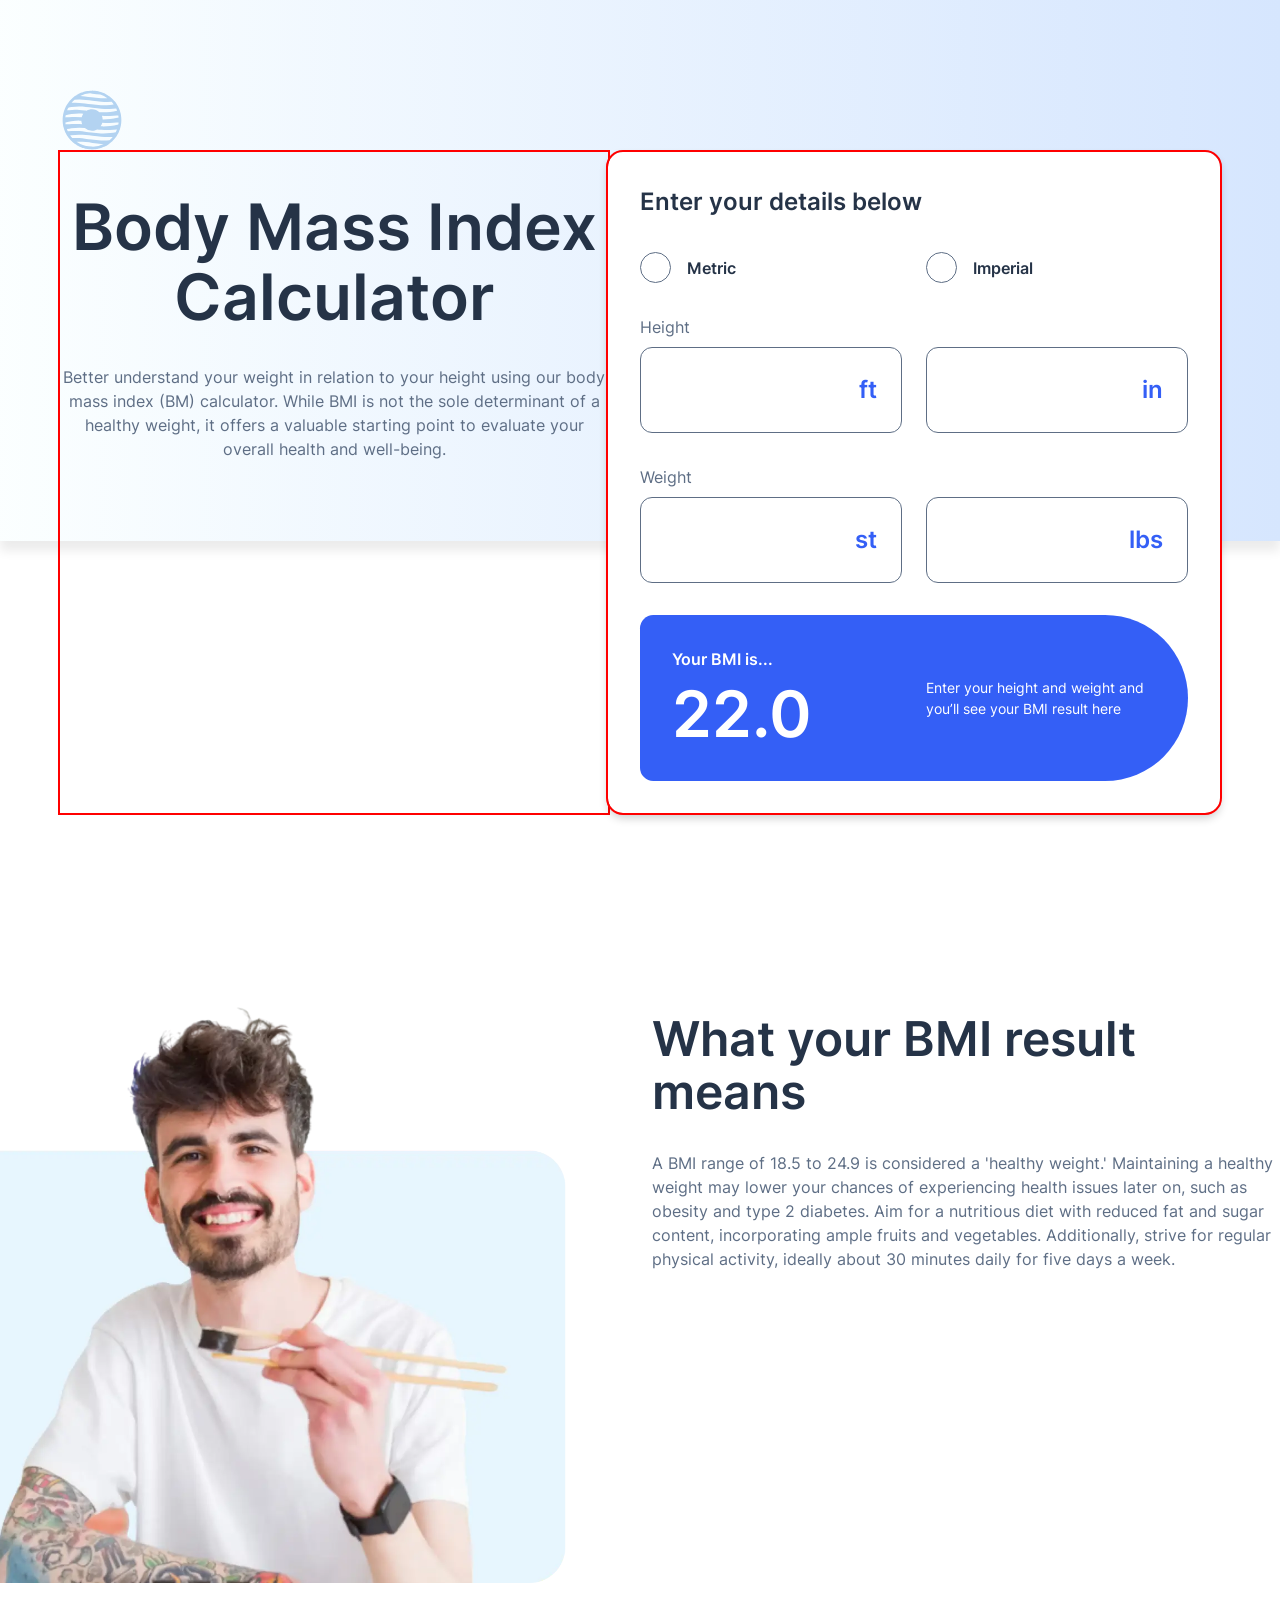
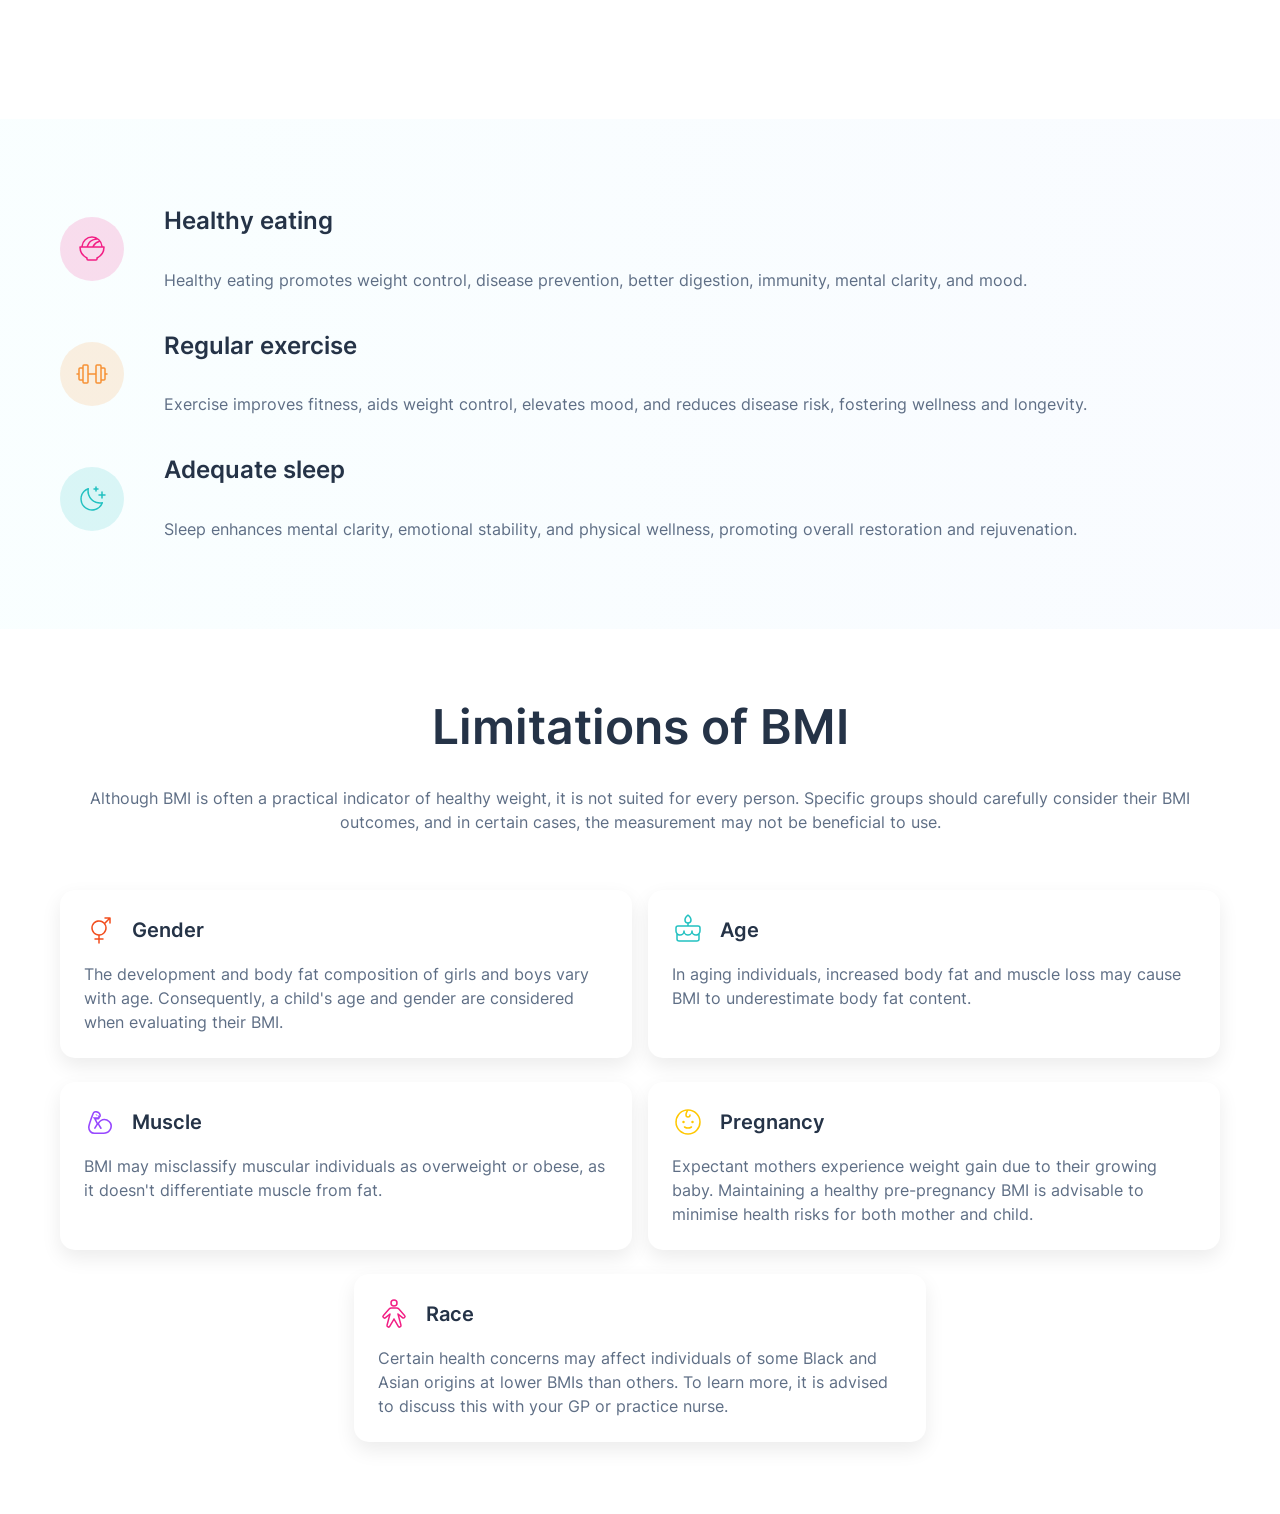
==== index.html @ 326648d3 "Move code in root folder" ====
<!doctype html>
<html lang="en">
  <head>
    <meta charset="UTF-8" />
    <meta name="viewport" content="width=device-width, initial-scale=1.0" />

    <link
      rel="icon"
      type="image/png"
      sizes="32x32"
      href="./assets/images/favicon-32x32.png"
    />

    <link rel="stylesheet" href="./css/styles.css" />
    <script type="module" src="./js/main.js"></script>
    <title>Frontend Mentor | Body Mass Index Calculator</title>
  </head>
  <body>
    <main class="page">
      <header class="section">
        <div class="container">
          <img src="./assets/images/logo.svg" alt="Logo" />
          <div class="header-wrapper">
            <div class="header-info content-flow">
              <h1 class="title-page">Body Mass Index Calculator</h1>
              <p>
                Better understand your weight in relation to your height using
                our body mass index (BM) calculator. While BMI is not the sole
                determinant of a healthy weight, it offers a valuable starting
                point to evaluate your overall health and well-being.
              </p>
            </div>
            <div class="calculator">
              <h2>Enter your details below</h2>
              <!-- Metric radio picker -->
              <label class="radio-group" for="radioMetric">
                <div class="radio-custom">
                  <input
                    id="radioMetric"
                    type="radio"
                    name="unit"
                    value="metric"
                  />
                  <div class="checkmark"></div>
                </div>
                <span>Metric</span>
              </label>

              <label class="radio-group" for="radioImperial">
                <div class="radio-custom">
                  <input
                    id="radioImperial"
                    type="radio"
                    name="unit"
                    value="imperial"
                  />
                  <div class="checkmark"></div>
                </div>
                <span>Imperial</span>
              </label>

              <div class="input-group content-flow">
                <label for="inputHeightPrincipal">Height</label>
                <div class="input-wrapper">
                  <input id="inputHeightPrincipal" type="text" />
                  <span>ft</span>
                </div>
              </div>

              <div class="input-group input-group--secondary">
                <div class="input-wrapper">
                  <input id="inputHeightSecondary" type="text" />
                  <span>in</span>
                </div>
              </div>

              <div class="input-group content-flow">
                <label for="inputWeightPrincipal">Weight</label>
                <div class="input-wrapper">
                  <input id="inputWeightPrincipal" type="text" />
                  <span>st</span>
                </div>
              </div>

              <div class="input-group input-group--secondary">
                <div class="input-wrapper">
                  <input id="inputWeightSecondary" type="text" />
                  <span>lbs</span>
                </div>
              </div>

              <div class="result result--welcomes split split--center">
                <div class="result-header">
                  <h3 class="result-title">Your BMI is...</h3>
                  <p class="result-value">22.0</p>
                  <h3 class="result-welcome">Welcome!</h3>
                </div>
                <p class="result-info">
                  Enter your height and weight and you’ll see your BMI result
                  here
                </p>
              </div>
            </div>
          </div>
        </div>
      </header>

      <section class="section explanation">
        <img
          src="./assets/images/image-man-eating.webp"
          alt="Man eating using chopstix"
        />

        <div class="container content-flow">
          <h2 class="title-section">What your BMI result means</h2>
          <p>
            A BMI range of 18.5 to 24.9 is considered a 'healthy weight.'
            Maintaining a healthy weight may lower your chances of experiencing
            health issues later on, such as obesity and type 2 diabetes. Aim for
            a nutritious diet with reduced fat and sugar content, incorporating
            ample fruits and vegetables. Additionally, strive for regular
            physical activity, ideally about 30 minutes daily for five days a
            week.
          </p>
        </div>
      </section>

      <section class="section tips extra-margin">
        <div class="container">
          <article class="article">
            <img src="./assets/images/icon-eating.svg" alt="Icon eating" />
            <div class="article-text content-flow">
              <h2>Healthy eating</h2>
              <p>
                Healthy eating promotes weight control, disease prevention,
                better digestion, immunity, mental clarity, and mood.
              </p>
            </div>
          </article>
          <article class="article">
            <img src="./assets/images/icon-exercise.svg" alt="Icon exercise" />
            <div class="article-text content-flow">
              <h2>Regular exercise</h2>
              <p>
                Exercise improves fitness, aids weight control, elevates mood,
                and reduces disease risk, fostering wellness and longevity.
              </p>
            </div>
          </article>
          <article class="article">
            <img src="./assets/images/icon-sleep.svg" alt="Icon eating" />
            <div class="article-text content-flow">
              <h2>Adequate sleep</h2>
              <p>
                Sleep enhances mental clarity, emotional stability, and physical
                wellness, promoting overall restoration and rejuvenation.
              </p>
            </div>
          </article>
        </div>
      </section>

      <section class="section spacer-xl limitations">
        <div class="container">
          <div class="description content-flow">
            <h2 class="title-section">Limitations of BMI</h2>
            <p>
              Although BMI is often a practical indicator of healthy weight, it
              is not suited for every person. Specific groups should carefully
              consider their BMI outcomes, and in certain cases, the measurement
              may not be beneficial to use.
            </p>
          </div>
          <article class="card content-flow">
            <div class="card-header">
              <img src="./assets/images/icon-gender.svg" alt="Icon gender" />
              <h3>Gender</h3>
            </div>
            <p>
              The development and body fat composition of girls and boys vary
              with age. Consequently, a child's age and gender are considered
              when evaluating their BMI.
            </p>
          </article>

          <article class="card content-flow">
            <div class="card-header">
              <img src="./assets/images/icon-age.svg" alt="Icon age" />
              <h3>Age</h3>
            </div>
            <p>
              In aging individuals, increased body fat and muscle loss may cause
              BMI to underestimate body fat content.
            </p>
          </article>

          <article class="card content-flow">
            <div class="card-header">
              <img src="./assets/images/icon-muscle.svg" alt="Icon muscle" />
              <h3>Muscle</h3>
            </div>
            <p>
              BMI may misclassify muscular individuals as overweight or obese,
              as it doesn't differentiate muscle from fat.
            </p>
          </article>

          <article class="card content-flow">
            <div class="card-header">
              <img
                src="./assets/images/icon-pregnancy.svg"
                alt="Icon pregnancy"
              />
              <h3>Pregnancy</h3>
            </div>
            <p>
              Expectant mothers experience weight gain due to their growing
              baby. Maintaining a healthy pre-pregnancy BMI is advisable to
              minimise health risks for both mother and child.
            </p>
          </article>

          <article class="card content-flow">
            <div class="card-header">
              <img src="./assets/images/icon-race.svg" alt="Icon race" />
              <h3>Race</h3>
            </div>
            <p>
              Certain health concerns may affect individuals of some Black and
              Asian origins at lower BMIs than others. To learn more, it is
              advised to discuss this with your GP or practice nurse.
            </p>
          </article>
        </div>
      </section>
    </main>

    <!-- Body Mass Index Calculator Better understand your weight in relation to your
    height using our body mass index (BM) calculator. While BMI is not the sole
    determinant of a healthy weight, it offers a valuable starting point to
    evaluate your overall health and well-being. Enter your details below Metric
    Imperial Height Weight Your BMI is... Your BMI suggests you're Your ideal
    weight is between . What your BMI result means A BMI range of 18.5 to 24.9
    is considered a 'healthy weight.' Maintaining a healthy weight may lower
    your chances of experiencing health issues later on, such as obesity and
    type 2 diabetes. Aim for a nutritious diet with reduced fat and sugar
    content, incorporating ample fruits and vegetables. Additionally, strive for
    regular physical activity, ideally about 30 minutes daily for five days a
    week. Healthy eating Healthy eating promotes weight control, disease
    prevention, better digestion, immunity, mental clarity, and mood. Regular
    exercise Exercise improves fitness, aids weight control, elevates mood, and
    reduces disease risk, fostering wellness and longevity. Adequate sleep Sleep
    enhances mental clarity, emotional stability, and physical wellness,
    promoting overall restoration and rejuvenation. Limitations of BMI Although
    BMI is often a practical indicator of healthy weight, it is not suited for
    every person. Specific groups should carefully consider their BMI outcomes,
    and in certain cases, the measurement may not be beneficial to use. Gender
    The development and body fat composition of girls and boys vary with age.
    Consequently, a child's age and gender are considered when evaluating their
    BMI. Age In aging individuals, increased body fat and muscle loss may cause
    BMI to underestimate body fat content. Muscle BMI may misclassify muscular
    individuals as overweight or obese, as it doesn't differentiate muscle from
    fat. Pregnancy Expectant mothers experience weight gain due to their growing
    baby. Maintaining a healthy pre-pregnancy BMI is advisable to minimise
    health risks for both mother and child. Race Certain health concerns may
    affect individuals of some Black and Asian origins at lower BMIs than
    others. To learn more, it is advised to discuss this with your GP or
    practice nurse. -->
  </body>
</html>
---- css/styles.css ----
@font-face {
  font-family: "Inter";
  src: url("../../assets/fonts/Inter-VariableFont_slnt,wght.ttf") format("truetype");
  font-weight: 100 900;
  font-style: normal;
  font-display: swap;
}
:root {
  --clr-primary: #345ff6;
  --clr-tint-1: #b3d3f1;
  --clr-tint-2: #e1e7fe;
  --clr-shade-1: #253347;
  --clr-white: #fff;
  --clr-black: #000;
  --clr-grey-1: #acc1de;
  --clr-grey-2: #5e6e85;
  --clr-gradient-start: rgb(214, 252, 254, 0.1);
  --clr-gradient-end: rgb(214, 230, 254);
  --clr-gradient: linear-gradient(
    to right,
    var(--clr-gradient-start),
    var(--clr-gradient-end)
  );
  --clr-gradient-light-start: rgb(214, 252, 254, 0.15);
  --clr-gradient-light-end: rgb(214, 230, 254, 0.15);
  --clr-gradient-light: linear-gradient(
    to right,
    var(--clr-gradient-light-start),
    var(--clr-gradient-light-end)
  );
  --ff-main: "Inter";
  --fw-normal: 400;
  --fw-semi-bold: 600;
  --fw-bold: 700;
  --lh-1: 1.1;
  --lh-2: 1.2;
  --lh-3: 1.5;
  --fs-1: 0.875rem;
  --fs-2: 1rem;
  --fs-3: 1.25rem;
  --fs-4: 1.5rem;
  --fs-5: 2rem;
  --fs-6: 3rem;
  --fs-7: 4rem;
  --sp-1: 0.5rem;
  --sp-2: 1rem;
  --sp-3: 1.5rem;
  --sp-4: 2rem;
  --sp-5: 2.5rem;
  --sp-6: 3rem;
  --sp-7: 3.5rem;
  --sp-8: 4.5rem;
  --sp-9: 5.5rem;
  --sp-10: 6rem;
  --sp-11: 6.5rem;
  --sp-12: 8rem;
  --sp-13: 9rem;
  --container-width-1: 90rem;
  --container-width-2: 72.5rem;
  --br: 0.9375rem;
  --br-2: 1.875rem;
}

*,
*::after,
*::before {
  margin: 0;
  padding: 0;
  box-sizing: border-box;
}

h1,
h2,
h3,
h4,
h5,
h6,
td,
th,
button {
  font: inherit;
}

input[type=text] {
  font: inherit;
}

img {
  max-width: 100%;
  display: block;
}

body {
  font-family: var(--ff-main), sans-serif;
  font-size: var(--fs-2);
  font-weight: var(--fw-normal);
  line-height: var(--lh-3);
  color: var(--clr-grey-2);
}

/******************* LAYOUT   ***************************/
.container {
  max-width: var(--container-width-2);
  margin-inline: auto;
  padding-inline: var(--sp-3);
}
@media (min-width: 48rem) {
  .container {
    padding-inline: var(--sp-5);
  }
}
@media (min-width: 68.75rem) {
  .container {
    padding-inline: 0;
  }
}

.page {
  max-width: var(--container-width-1);
  margin-inline: auto;
}

.section {
  padding-block: var(--sp-6);
}
@media (min-width: 68.75rem) {
  .section {
    padding-block: var(--sp-9);
  }
}
.section.spacer-xl {
  padding-block: var(--sp-8);
}
@media (min-width: 48rem) {
  .section.extra-margin {
    margin-block-start: var(--sp-6);
  }
}

.content-flow {
  --spacer: var(--sp-3);
}
@media (min-width: 68.75rem) {
  .content-flow {
    --spacer: var(--sp-4);
  }
}

.content-flow > * + * {
  margin-block-start: var(--spacer, var(--sp-2));
}

.split {
  display: flex;
  gap: var(--sp-3);
  flex-direction: column;
}
.split > * {
  width: 100%;
}
@media (min-width: 48rem) {
  .split {
    flex-direction: row;
  }
}
.split.split--center {
  align-items: center;
}

/******************* TYPOGRAPHY   ***************************/
h1,
h2,
h3 {
  color: var(--clr-shade-1);
  font-weight: var(--fw-semi-bold);
}

.title-page {
  font-size: var(--fs-6);
  line-height: var(--lh-1);
}
@media (min-width: 68.75rem) {
  .title-page {
    font-size: var(--fs-7);
  }
}

.title-section {
  font-size: var(--fs-5);
  line-height: var(--lh-1);
}
@media (min-width: 68.75rem) {
  .title-section {
    font-size: var(--fs-6);
  }
}

header.section {
  position: relative;
}
header.section:before {
  --br: 1.875rem;
  --distance-to-bottom: 45%;
  content: "";
  position: absolute;
  inset: 0;
  bottom: var(--distance-to-bottom);
  border-radius: 0 0 var(--br) var(--br);
  background: var(--clr-gradient);
  box-shadow: 0 10px 10px rgba(0, 0, 0, 0.08);
  z-index: -1;
}
@media (min-width: 48rem) {
  header.section:before {
    --br: 0px;
    --distance-to-bottom: 40%;
  }
}

header .container > img {
  margin-inline: auto;
}
@media (min-width: 68.75rem) {
  header .container > img {
    margin-inline: 0;
  }
}

.header-wrapper {
  display: flex;
}
.header-wrapper > * {
  flex: 1 1 0;
  min-width: 0;
}

.header-wrapper > * {
  outline: 2px solid red;
}

.header-info {
  padding-block: var(--sp-4);
  text-align: center;
}
@media (min-width: 48rem) {
  .header-info {
    padding-block: var(--sp-5);
  }
}

.calculator {
  background-color: var(--clr-white);
  padding: var(--sp-3);
  border-radius: var(--br);
  display: grid;
  row-gap: var(--sp-3);
  column-gap: var(--sp-2);
  grid-template-columns: 1fr 1fr;
  align-items: end;
  box-shadow: 0 5px 10px rgba(0, 0, 0, 0.2);
}
.calculator > *:first-child {
  grid-column: 1/-1;
  grid-row: 1;
}
.calculator > *:last-child {
  grid-column: 1/-1;
}
.calculator h2 {
  font-size: var(--fs-4);
}
@media (min-width: 48rem) {
  .calculator {
    padding: var(--sp-4);
    row-gap: var(--sp-4);
    column-gap: var(--sp-3);
  }
}

.radio-group {
  font-weight: var(--fw-semi-bold);
  color: var(--clr-shade-1);
  cursor: pointer;
  display: flex;
  align-items: center;
  gap: var(--sp-2);
}
.radio-group input[type=radio] {
  appearance: none;
  opacity: 0;
}
.radio-group .radio-custom {
  width: 31px;
  height: 31px;
  border: 1px solid var(--clr-grey-2);
  border-radius: 50%;
  display: flex;
  justify-content: center;
  align-items: center;
}
.radio-group .radio-custom:has(input[type=radio]:checked) {
  background-color: var(--clr-grey-1);
  border-color: transparent;
}
.radio-group .checkmark {
  --offset-circle: 16px;
  width: calc(100% - var(--offset-circle));
  height: calc(100% - var(--offset-circle));
  border-radius: 100%;
  background-color: var(--clr-primary);
  opacity: 0;
  transition: opacity 0.1s ease-in;
}
.radio-group input[type=radio]:checked + .checkmark {
  opacity: 1;
}

.radio-group:hover .radio-custom:has(input[type=radio]:not(:checked)) {
  border-color: var(--clr-primary);
}

.radio-group .radio-custom:has(input[type=radio]:focus-visible) {
  border: 1px solid var(--clr-primary);
}

.input-group {
  --spacer: var(--sp-1);
}
.input-group label {
  display: block;
  cursor: pointer;
}
.input-group .input-wrapper {
  font-size: var(--fs-4);
  font-weight: var(--fw-semi-bold);
  color: var(--clr-shade-1);
  display: flex;
  align-items: center;
  gap: var(--sp-2);
  border: 1px solid var(--clr-grey-2);
  border-radius: 12px;
  padding: var(--sp-3);
  cursor: pointer;
}
.input-group .input-wrapper:hover {
  border-color: var(--clr-primary);
}
.input-group .input-wrapper:focus-within {
  border-color: var(--clr-primary);
}
.input-group input[type=text] {
  width: 100%;
  border: none;
}
.input-group input[type=text]:focus {
  outline: none;
}
.input-group span {
  color: var(--clr-primary);
}

.result {
  background-color: var(--clr-primary);
  color: var(--clr-white);
  border-radius: 16px;
  padding: var(--sp-4);
}
@media (min-width: 48rem) {
  .result {
    --br: 100px;
    border-end-end-radius: var(--br);
    border-start-end-radius: var(--br);
  }
}

.result--welcome .result-title {
  display: none;
}
.result--welcome .result-value {
  display: none;
}
.result--welcome .result-welcome {
  display: block;
}

.result-header > * + p {
  --spacer: var(--sp-1);
  margin-block-start: var(--spacer);
}

.result-welcome {
  display: none;
  font-size: var(--fs-4);
  color: var(--clr-white);
}

.result-title {
  color: var(--clr-white);
  font-size: var(--fs-2);
}

.result-value {
  font-size: var(--fs-6);
  font-weight: var(--fw-semi-bold);
  line-height: 1.1;
}
@media (min-width: 68.75rem) {
  .result-value {
    font-size: var(--fs-7);
  }
}

.result-info {
  font-size: var(--fs-1);
}

.explanation {
  display: grid;
  row-gap: var(--sp-5);
}
@media (min-width: 48rem) {
  .explanation {
    grid-template-columns: 1fr 1fr;
    align-items: stretch;
    column-gap: var(--sp-3);
  }
}
@media (min-width: 48rem) {
  .explanation .container {
    padding-inline-start: 0;
    padding-block: var(--sp-3);
  }
}
@media (min-width: 48rem) {
  .explanation img {
    transform: translateX(-10%);
    object-fit: cover;
  }
}

.explanation .content-flow {
  --spacer: var(--sp-4);
}

.tips {
  background: var(--clr-gradient-light);
}
.tips .container {
  display: flex;
  flex-direction: column;
  align-items: start;
  gap: var(--sp-5);
}

.article {
  display: grid;
  row-gap: var(--sp-4);
}
.article h2 {
  font-size: var(--fs-4);
  line-height: var(--lh-2);
}
@media (min-width: 48rem) {
  .article {
    grid-template-columns: auto 1fr;
    align-items: center;
    column-gap: var(--sp-5);
  }
}

.limitations .container {
  display: grid;
  grid-template-columns: repeat(12, 1fr);
  row-gap: var(--sp-2);
}
.limitations .container > * {
  grid-column: 1/-1;
}
@media (min-width: 48rem) {
  .limitations .container {
    column-gap: var(--sp-2);
    row-gap: var(--sp-3);
  }
  .limitations .container .card {
    grid-column: span 6;
  }
  .limitations .container .card:last-of-type {
    grid-column: 4/10;
  }
}

.description {
  --spacer: var(--sp-4);
  text-align: center;
  padding-block-end: var(--sp-5);
}
@media (min-width: 48rem) {
  .description {
    padding-block-end: var(--sp-4);
  }
}

.card {
  --spacer: var(--sp-2);
  padding: var(--sp-3);
  box-shadow: 0 8px 20px rgba(0, 0, 0, 0.08);
  border-radius: var(--br);
  background-color: white;
}

.card-header {
  display: flex;
  align-items: center;
  gap: var(--sp-2);
}
.card-header h3 {
  font-size: var(--fs-3);
  line-height: 1;
}

/*# sourceMappingURL=styles.css.map */
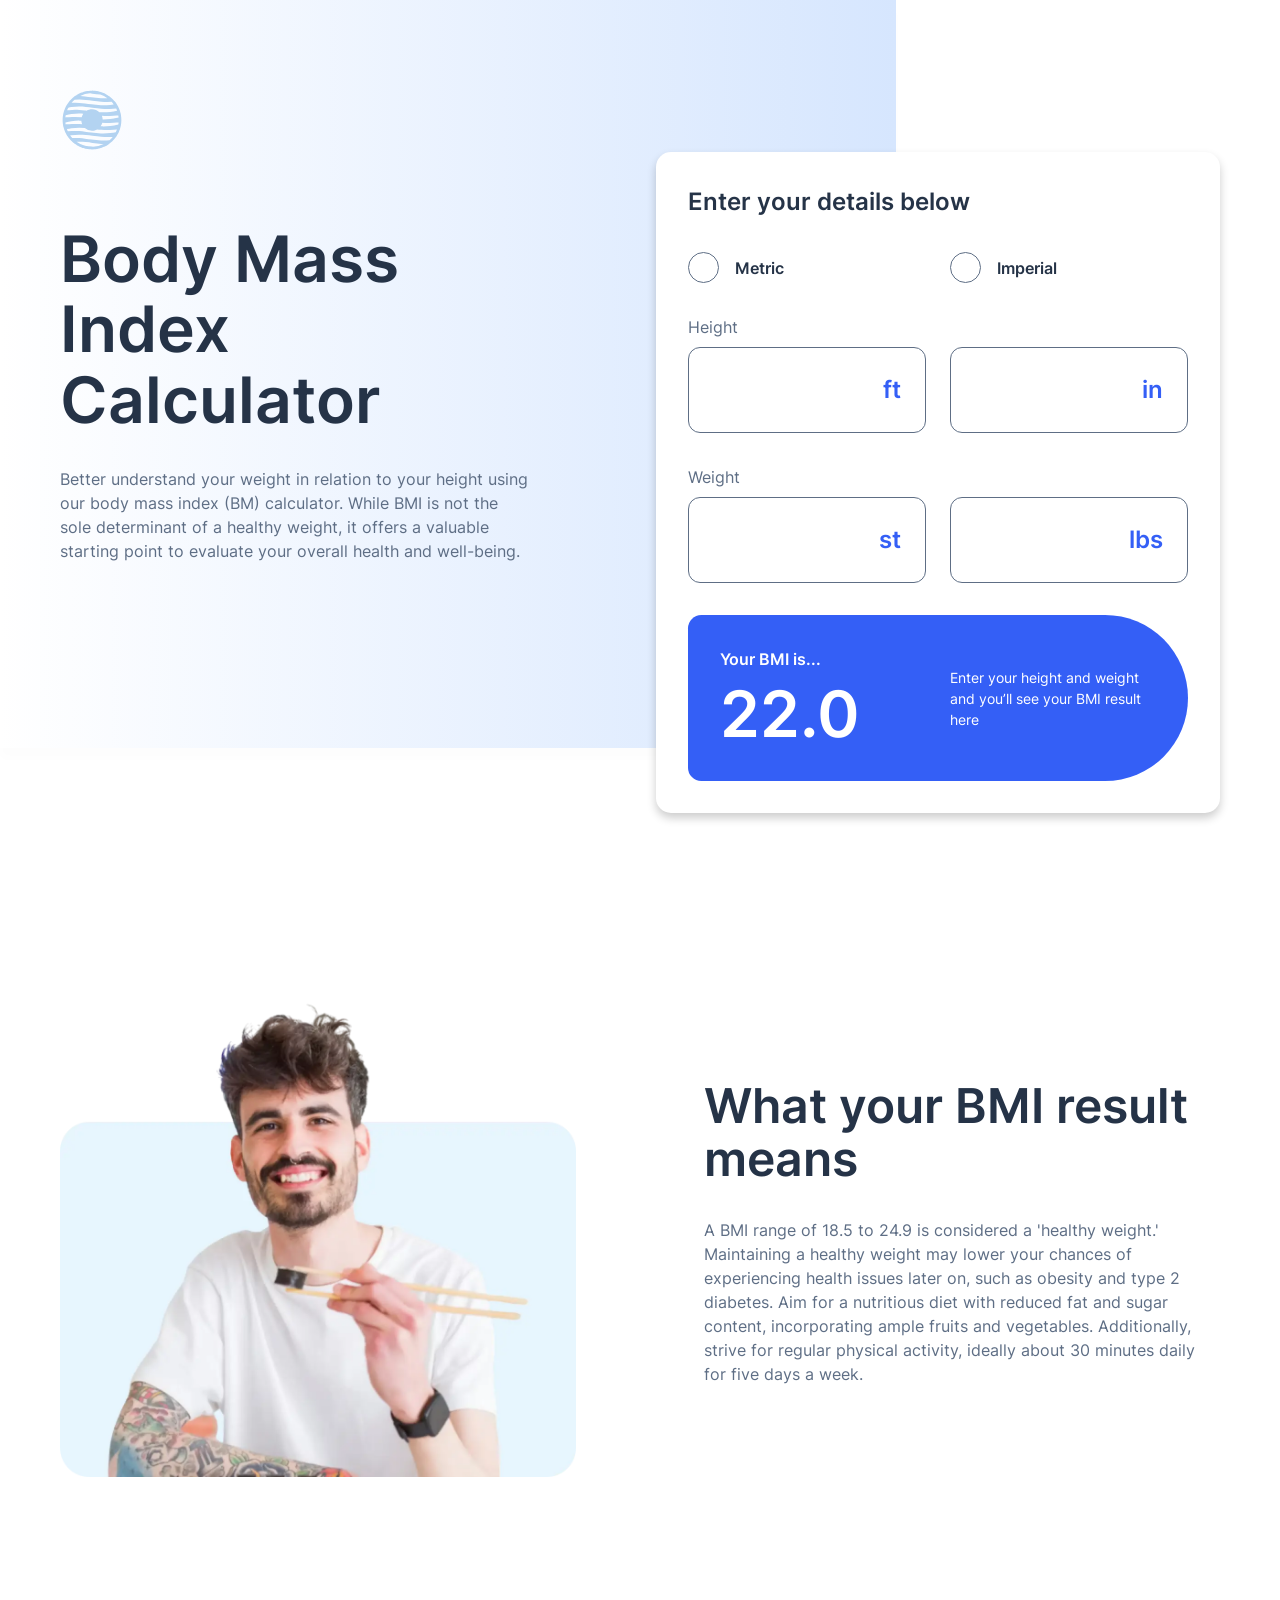
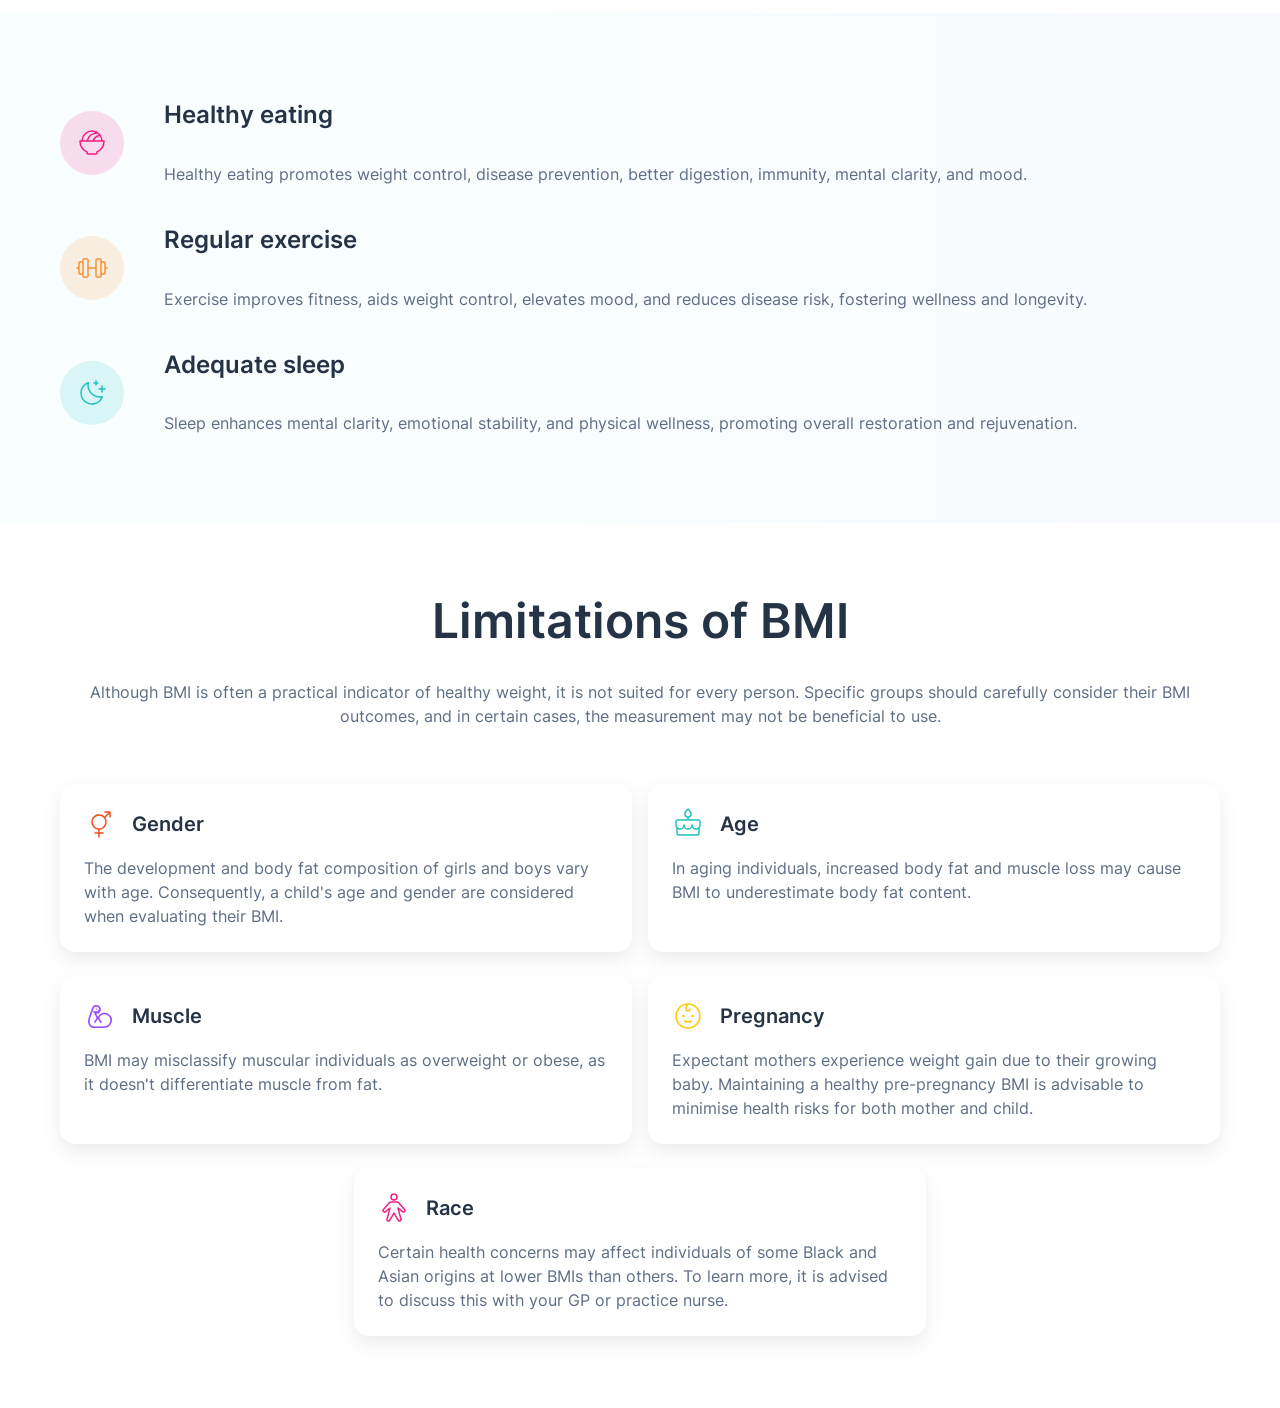
==== commit 51172b06: "Style explanation for desktop" ====
--- a/index.html
+++ b/index.html
@@ -106,22 +106,23 @@
       </header>
 
       <section class="section explanation">
-        <img
-          src="./assets/images/image-man-eating.webp"
-          alt="Man eating using chopstix"
-        />
-
-        <div class="container content-flow">
-          <h2 class="title-section">What your BMI result means</h2>
-          <p>
-            A BMI range of 18.5 to 24.9 is considered a 'healthy weight.'
-            Maintaining a healthy weight may lower your chances of experiencing
-            health issues later on, such as obesity and type 2 diabetes. Aim for
-            a nutritious diet with reduced fat and sugar content, incorporating
-            ample fruits and vegetables. Additionally, strive for regular
-            physical activity, ideally about 30 minutes daily for five days a
-            week.
-          </p>
+        <div class="container">
+          <img
+            src="./assets/images/image-man-eating.webp"
+            alt="Man eating using chopstix"
+          />
+          <div class="content-flow">
+            <h2 class="title-section">What your BMI result means</h2>
+            <p>
+              A BMI range of 18.5 to 24.9 is considered a 'healthy weight.'
+              Maintaining a healthy weight may lower your chances of
+              experiencing health issues later on, such as obesity and type 2
+              diabetes. Aim for a nutritious diet with reduced fat and sugar
+              content, incorporating ample fruits and vegetables. Additionally,
+              strive for regular physical activity, ideally about 30 minutes
+              daily for five days a week.
+            </p>
+          </div>
         </div>
       </section>
 
@@ -268,4 +269,3 @@
     practice nurse. -->
   </body>
 </html>
-
--- a/css/styles.css
+++ b/css/styles.css
@@ -14,8 +14,8 @@
   --clr-black: #000;
   --clr-grey-1: #acc1de;
   --clr-grey-2: #5e6e85;
-  --clr-gradient-start: rgb(214, 252, 254, 0.1);
-  --clr-gradient-end: rgb(214, 230, 254);
+  --clr-gradient-start: rgb(214, 252, 254, 0);
+  --clr-gradient-end: rgb(214, 230, 254, 1);
   --clr-gradient: linear-gradient(
     to right,
     var(--clr-gradient-start),
@@ -109,7 +109,7 @@
     padding-inline: var(--sp-5);
   }
 }
-@media (min-width: 68.75rem) {
+@media (min-width: 75rem) {
   .container {
     padding-inline: 0;
   }
@@ -123,7 +123,7 @@
 .section {
   padding-block: var(--sp-6);
 }
-@media (min-width: 68.75rem) {
+@media (min-width: 75rem) {
   .section {
     padding-block: var(--sp-9);
   }
@@ -140,7 +140,7 @@
 .content-flow {
   --spacer: var(--sp-3);
 }
-@media (min-width: 68.75rem) {
+@media (min-width: 75rem) {
   .content-flow {
     --spacer: var(--sp-4);
   }
@@ -178,8 +178,9 @@
 .title-page {
   font-size: var(--fs-6);
   line-height: var(--lh-1);
-}
-@media (min-width: 68.75rem) {
+  letter-spacing: -5%;
+}
+@media (min-width: 75rem) {
   .title-page {
     font-size: var(--fs-7);
   }
@@ -189,7 +190,7 @@
   font-size: var(--fs-5);
   line-height: var(--lh-1);
 }
-@media (min-width: 68.75rem) {
+@media (min-width: 75rem) {
   .title-section {
     font-size: var(--fs-6);
   }
@@ -205,9 +206,10 @@
   position: absolute;
   inset: 0;
   bottom: var(--distance-to-bottom);
+  right: var(--distance-to-right, 0);
   border-radius: 0 0 var(--br) var(--br);
   background: var(--clr-gradient);
-  box-shadow: 0 10px 10px rgba(0, 0, 0, 0.08);
+  box-shadow: 0 10px 10px rgba(0, 0, 0, 0.01);
   z-index: -1;
 }
 @media (min-width: 48rem) {
@@ -216,26 +218,29 @@
     --distance-to-bottom: 40%;
   }
 }
+@media (min-width: 75rem) {
+  header.section:before {
+    --distance-to-bottom: 17%;
+    --distance-to-right: 30%;
+  }
+}
 
 header .container > img {
   margin-inline: auto;
 }
-@media (min-width: 68.75rem) {
+@media (min-width: 75rem) {
   header .container > img {
     margin-inline: 0;
   }
 }
 
-.header-wrapper {
-  display: flex;
-}
-.header-wrapper > * {
-  flex: 1 1 0;
-  min-width: 0;
-}
-
-.header-wrapper > * {
-  outline: 2px solid red;
+@media (min-width: 75rem) {
+  .header-wrapper {
+    display: grid;
+    grid-auto-flow: column;
+    grid-auto-columns: 1fr;
+    column-gap: var(--sp-4);
+  }
 }
 
 .header-info {
@@ -245,6 +250,13 @@
 @media (min-width: 48rem) {
   .header-info {
     padding-block: var(--sp-5);
+  }
+}
+@media (min-width: 75rem) {
+  .header-info {
+    padding-block: var(--sp-8);
+    padding-inline-end: var(--sp-10);
+    text-align: start;
   }
 }
 
@@ -404,7 +416,7 @@
   font-weight: var(--fw-semi-bold);
   line-height: 1.1;
 }
-@media (min-width: 68.75rem) {
+@media (min-width: 75rem) {
   .result-value {
     font-size: var(--fs-7);
   }
@@ -414,27 +426,32 @@
   font-size: var(--fs-1);
 }
 
-.explanation {
+.explanation > .container {
   display: grid;
   row-gap: var(--sp-5);
 }
 @media (min-width: 48rem) {
-  .explanation {
+  .explanation > .container {
     grid-template-columns: 1fr 1fr;
     align-items: stretch;
     column-gap: var(--sp-3);
-  }
-}
-@media (min-width: 48rem) {
-  .explanation .container {
     padding-inline-start: 0;
-    padding-block: var(--sp-3);
-  }
-}
-@media (min-width: 48rem) {
-  .explanation img {
+    align-items: center;
+  }
+}
+@media (min-width: 75rem) {
+  .explanation > .container {
+    column-gap: var(--sp-12);
+  }
+}
+@media (min-width: 48rem) {
+  .explanation > .container img {
     transform: translateX(-10%);
-    object-fit: cover;
+  }
+}
+@media (min-width: 75rem) {
+  .explanation > .container img {
+    transform: translateX(0);
   }
 }
 
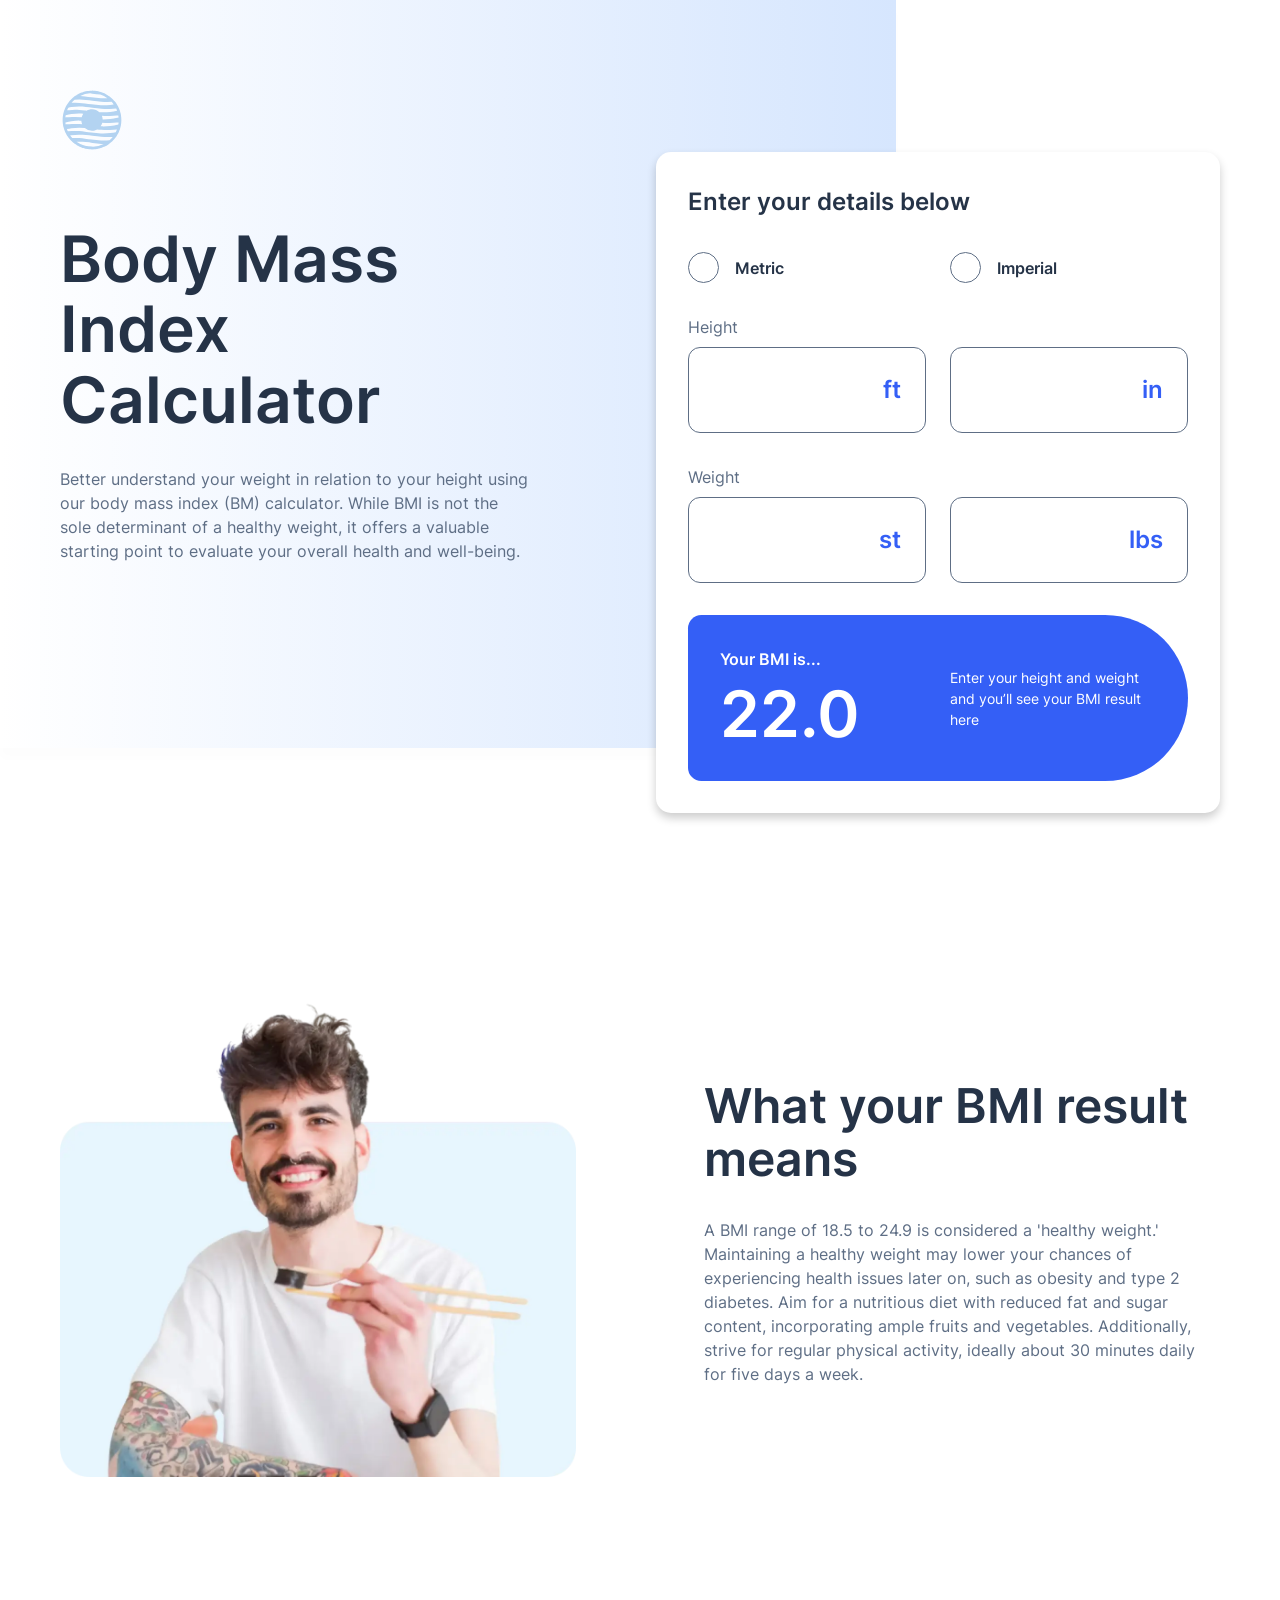
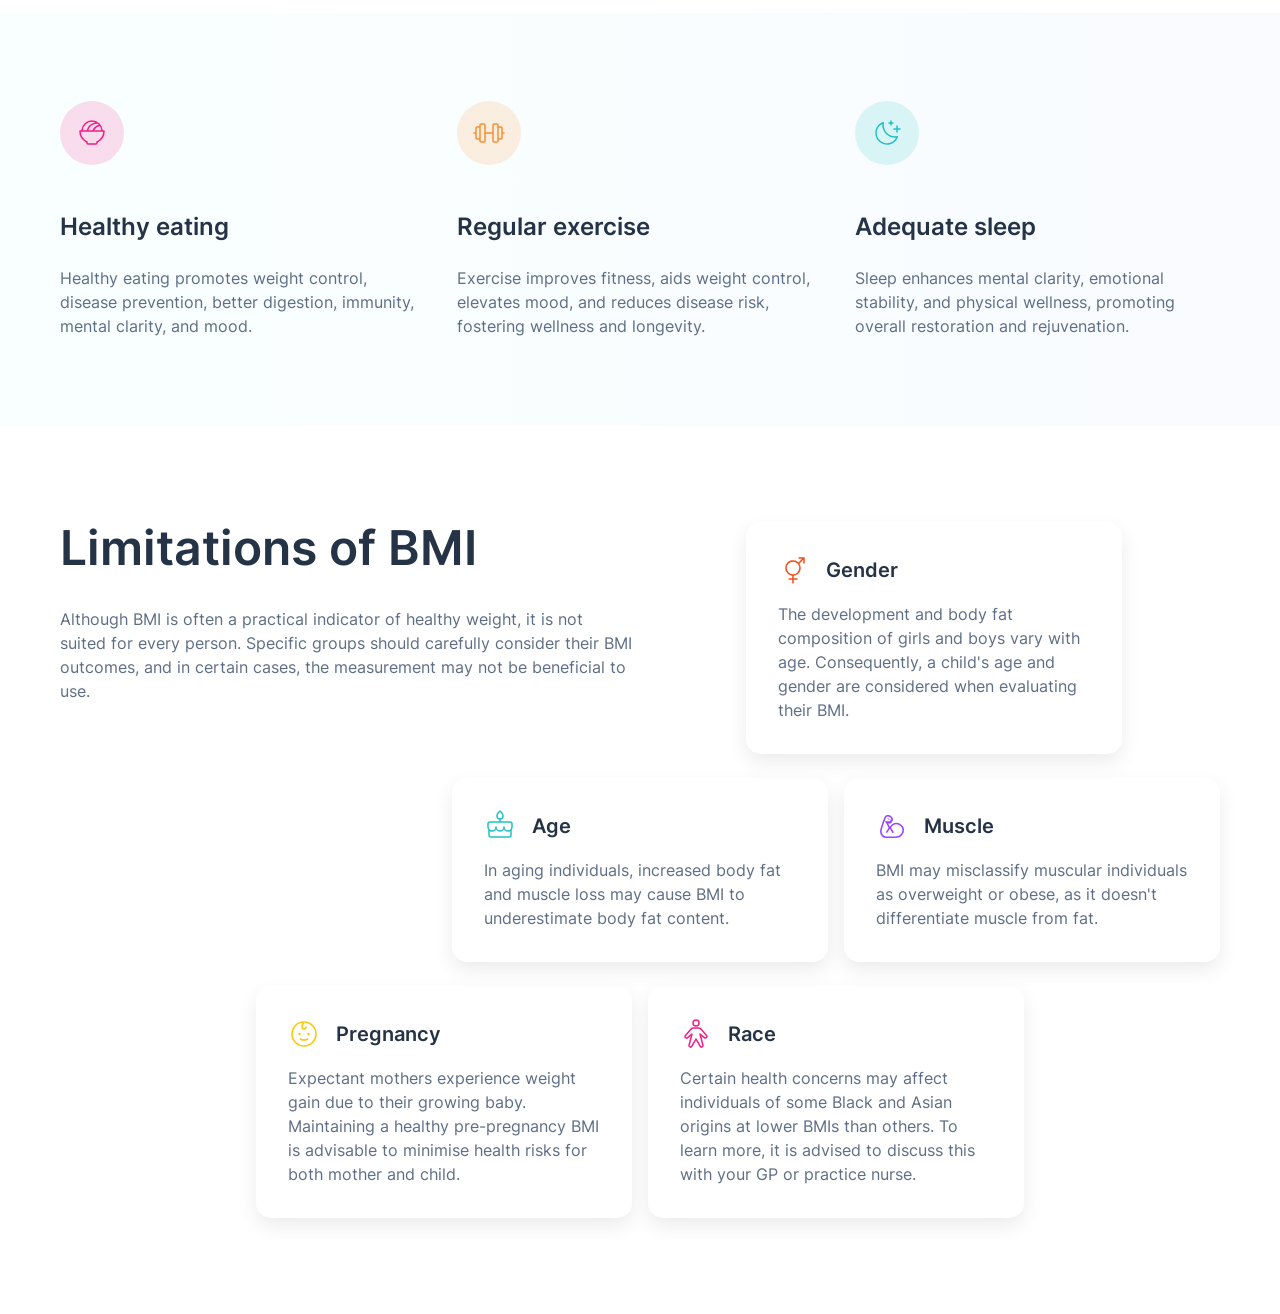
==== commit 7eb2ae13: "Remove comments from html" ====
--- a/index.html
+++ b/index.html
@@ -235,37 +235,5 @@
         </div>
       </section>
     </main>
-
-    <!-- Body Mass Index Calculator Better understand your weight in relation to your
-    height using our body mass index (BM) calculator. While BMI is not the sole
-    determinant of a healthy weight, it offers a valuable starting point to
-    evaluate your overall health and well-being. Enter your details below Metric
-    Imperial Height Weight Your BMI is... Your BMI suggests you're Your ideal
-    weight is between . What your BMI result means A BMI range of 18.5 to 24.9
-    is considered a 'healthy weight.' Maintaining a healthy weight may lower
-    your chances of experiencing health issues later on, such as obesity and
-    type 2 diabetes. Aim for a nutritious diet with reduced fat and sugar
-    content, incorporating ample fruits and vegetables. Additionally, strive for
-    regular physical activity, ideally about 30 minutes daily for five days a
-    week. Healthy eating Healthy eating promotes weight control, disease
-    prevention, better digestion, immunity, mental clarity, and mood. Regular
-    exercise Exercise improves fitness, aids weight control, elevates mood, and
-    reduces disease risk, fostering wellness and longevity. Adequate sleep Sleep
-    enhances mental clarity, emotional stability, and physical wellness,
-    promoting overall restoration and rejuvenation. Limitations of BMI Although
-    BMI is often a practical indicator of healthy weight, it is not suited for
-    every person. Specific groups should carefully consider their BMI outcomes,
-    and in certain cases, the measurement may not be beneficial to use. Gender
-    The development and body fat composition of girls and boys vary with age.
-    Consequently, a child's age and gender are considered when evaluating their
-    BMI. Age In aging individuals, increased body fat and muscle loss may cause
-    BMI to underestimate body fat content. Muscle BMI may misclassify muscular
-    individuals as overweight or obese, as it doesn't differentiate muscle from
-    fat. Pregnancy Expectant mothers experience weight gain due to their growing
-    baby. Maintaining a healthy pre-pregnancy BMI is advisable to minimise
-    health risks for both mother and child. Race Certain health concerns may
-    affect individuals of some Black and Asian origins at lower BMIs than
-    others. To learn more, it is advised to discuss this with your GP or
-    practice nurse. -->
   </body>
 </html>
--- a/css/styles.css
+++ b/css/styles.css
@@ -131,6 +131,11 @@
 .section.spacer-xl {
   padding-block: var(--sp-8);
 }
+@media (min-width: 75rem) {
+  .section.spacer-xl {
+    padding-block: var(--sp-10);
+  }
+}
 @media (min-width: 48rem) {
   .section.extra-margin {
     margin-block-start: var(--sp-6);
@@ -463,10 +468,15 @@
   background: var(--clr-gradient-light);
 }
 .tips .container {
-  display: flex;
-  flex-direction: column;
-  align-items: start;
-  gap: var(--sp-5);
+  display: grid;
+  row-gap: var(--sp-5);
+}
+@media (min-width: 75rem) {
+  .tips .container {
+    grid-auto-flow: column;
+    grid-auto-columns: 1fr;
+    column-gap: var(--sp-4);
+  }
 }
 
 .article {
@@ -476,6 +486,9 @@
 .article h2 {
   font-size: var(--fs-4);
   line-height: var(--lh-2);
+}
+.article .article-text {
+  --spacer: var(--sp-3);
 }
 @media (min-width: 48rem) {
   .article {
@@ -484,6 +497,12 @@
     column-gap: var(--sp-5);
   }
 }
+@media (min-width: 75rem) {
+  .article {
+    grid-template-columns: 1fr;
+    row-gap: var(--sp-6);
+  }
+}
 
 .limitations .container {
   display: grid;
@@ -505,6 +524,26 @@
     grid-column: 4/10;
   }
 }
+@media (min-width: 75rem) {
+  .limitations .container > *:first-child {
+    grid-column: span 6;
+  }
+  .limitations .container .card {
+    grid-column: span 4;
+  }
+  .limitations .container .card:first-of-type {
+    grid-column: 8/12;
+  }
+  .limitations .container .card:nth-of-type(2) {
+    grid-column: 5/9;
+  }
+  .limitations .container .card:nth-of-type(4) {
+    grid-column: 3/7;
+  }
+  .limitations .container .card:last-of-type {
+    grid-column: span 4;
+  }
+}
 
 .description {
   --spacer: var(--sp-4);
@@ -514,6 +553,11 @@
 @media (min-width: 48rem) {
   .description {
     padding-block-end: var(--sp-4);
+  }
+}
+@media (min-width: 75rem) {
+  .description {
+    text-align: start;
   }
 }
 
@@ -524,6 +568,11 @@
   border-radius: var(--br);
   background-color: white;
 }
+@media (min-width: 48rem) {
+  .card {
+    padding: var(--sp-4);
+  }
+}
 
 .card-header {
   display: flex;
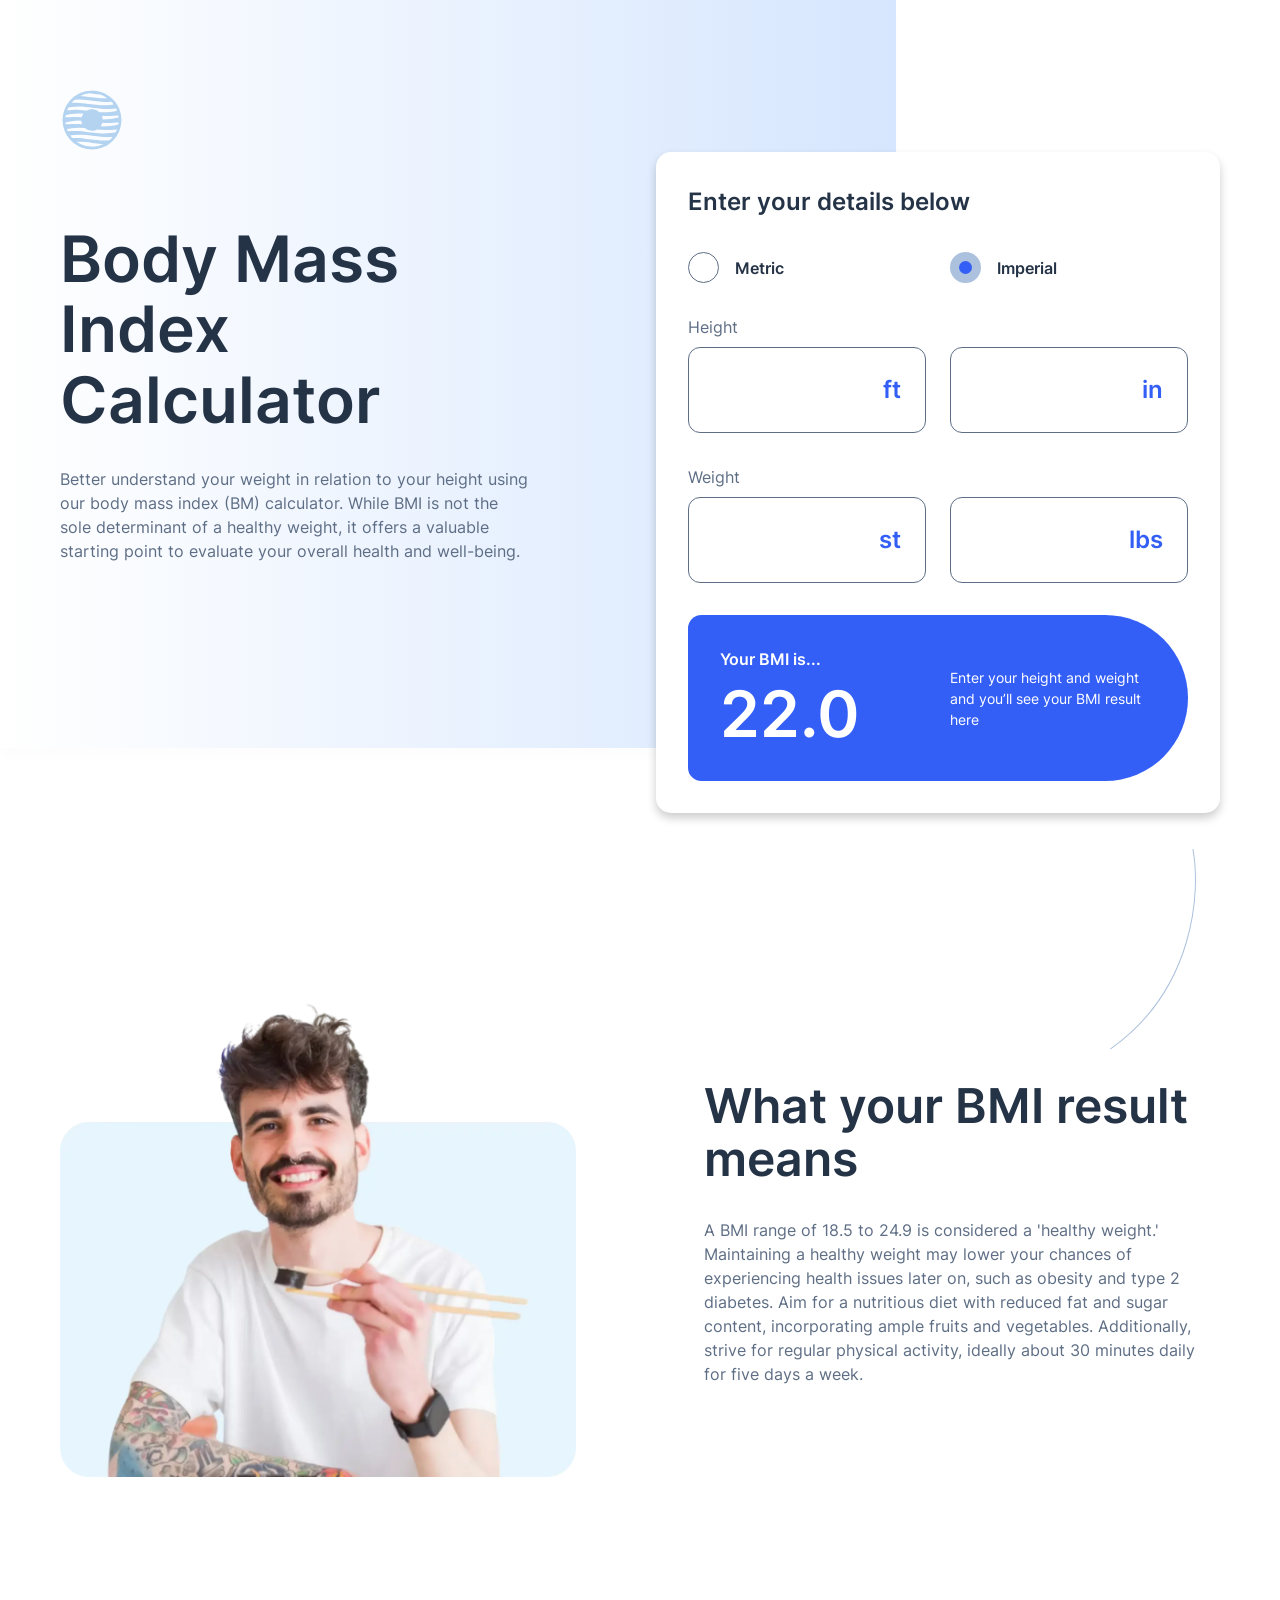
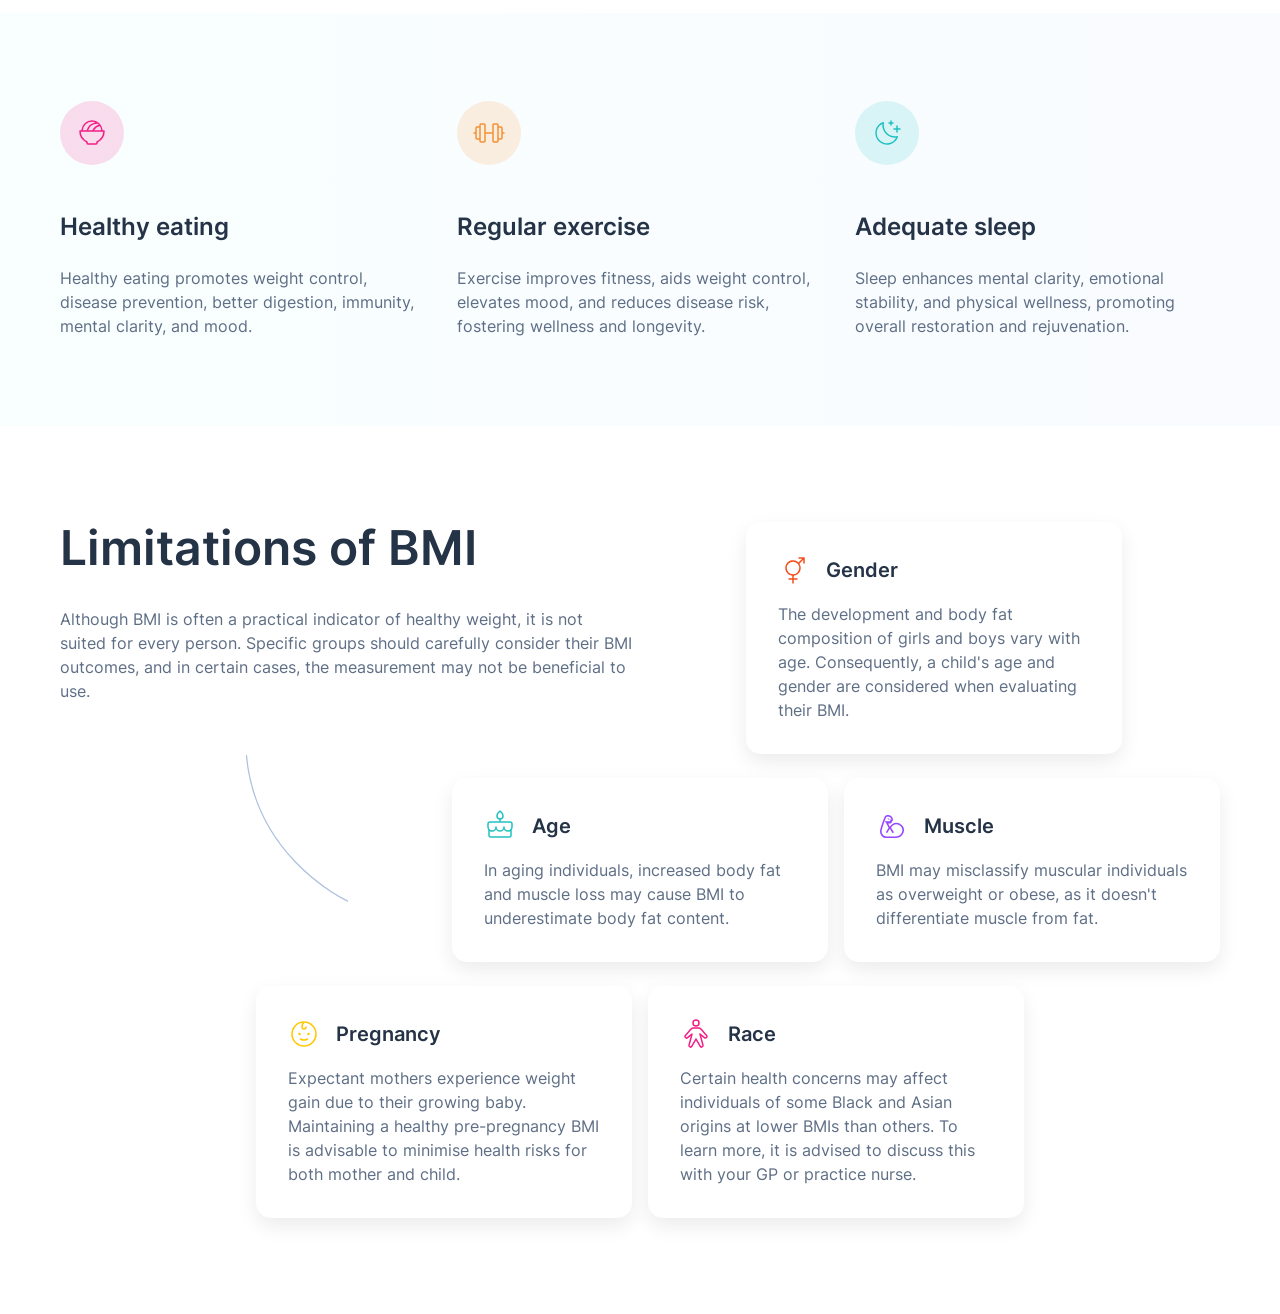
==== commit 17fd4396: "Add JS for radio switcher" ====
--- a/index.html
+++ b/index.html
@@ -30,7 +30,7 @@
                 point to evaluate your overall health and well-being.
               </p>
             </div>
-            <div class="calculator">
+            <div class="calculator metric">
               <h2>Enter your details below</h2>
               <!-- Metric radio picker -->
               <label class="radio-group" for="radioMetric">
@@ -63,14 +63,14 @@
                 <label for="inputHeightPrincipal">Height</label>
                 <div class="input-wrapper">
                   <input id="inputHeightPrincipal" type="text" />
-                  <span>ft</span>
+                  <span id="heightMainUnit">ft</span>
                 </div>
               </div>
 
               <div class="input-group input-group--secondary">
                 <div class="input-wrapper">
                   <input id="inputHeightSecondary" type="text" />
-                  <span>in</span>
+                  <span id="heightSecondaryUnit">in</span>
                 </div>
               </div>
 
@@ -78,14 +78,14 @@
                 <label for="inputWeightPrincipal">Weight</label>
                 <div class="input-wrapper">
                   <input id="inputWeightPrincipal" type="text" />
-                  <span>st</span>
+                  <span id="weightMainUnit">st</span>
                 </div>
               </div>
 
               <div class="input-group input-group--secondary">
                 <div class="input-wrapper">
                   <input id="inputWeightSecondary" type="text" />
-                  <span>lbs</span>
+                  <span id="weightSecondaryUnit">lbs</span>
                 </div>
               </div>
 
@@ -237,3 +237,8 @@
     </main>
   </body>
 </html>
+
+<!-- - Underweight: BMI less than 18.5
+- Healthy weight: BMI 18.5 to 24.9
+- Overweight: BMI 25 to 29.9
+- Obese: BMI 30 or greater -->
--- a/css/styles.css
+++ b/css/styles.css
@@ -85,6 +85,14 @@
   font: inherit;
 }
 
+input,
+textarea,
+button,
+select,
+label {
+  -webkit-tap-highlight-color: transparent;
+}
+
 img {
   max-width: 100%;
   display: block;
@@ -286,6 +294,9 @@
 .calculator h2 {
   font-size: var(--fs-4);
 }
+.calculator.metric .input-group--secondary {
+  display: none;
+}
 @media (min-width: 48rem) {
   .calculator {
     padding: var(--sp-4);
@@ -303,6 +314,7 @@
   gap: var(--sp-2);
 }
 .radio-group input[type=radio] {
+  position: absolute;
   appearance: none;
   opacity: 0;
 }
@@ -447,6 +459,18 @@
 @media (min-width: 75rem) {
   .explanation > .container {
     column-gap: var(--sp-12);
+    position: relative;
+  }
+  .explanation > .container::after {
+    content: "";
+    position: absolute;
+    top: 0;
+    right: 0;
+    width: 100px;
+    height: 200px;
+    transform: translateY(-70%) translateX(-10%);
+    background-image: url(../../assets/images/pattern-curved-line-left.svg);
+    background-repeat: no-repeat;
   }
 }
 @media (min-width: 48rem) {
@@ -542,6 +566,14 @@
   }
   .limitations .container .card:last-of-type {
     grid-column: span 4;
+  }
+  .limitations .container::after {
+    content: "";
+    grid-column: 3/4;
+    grid-row: 2;
+    background-image: url(../../assets/images/pattern-curved-line-right.svg);
+    background-repeat: no-repeat;
+    transform: scale(1.25);
   }
 }
 
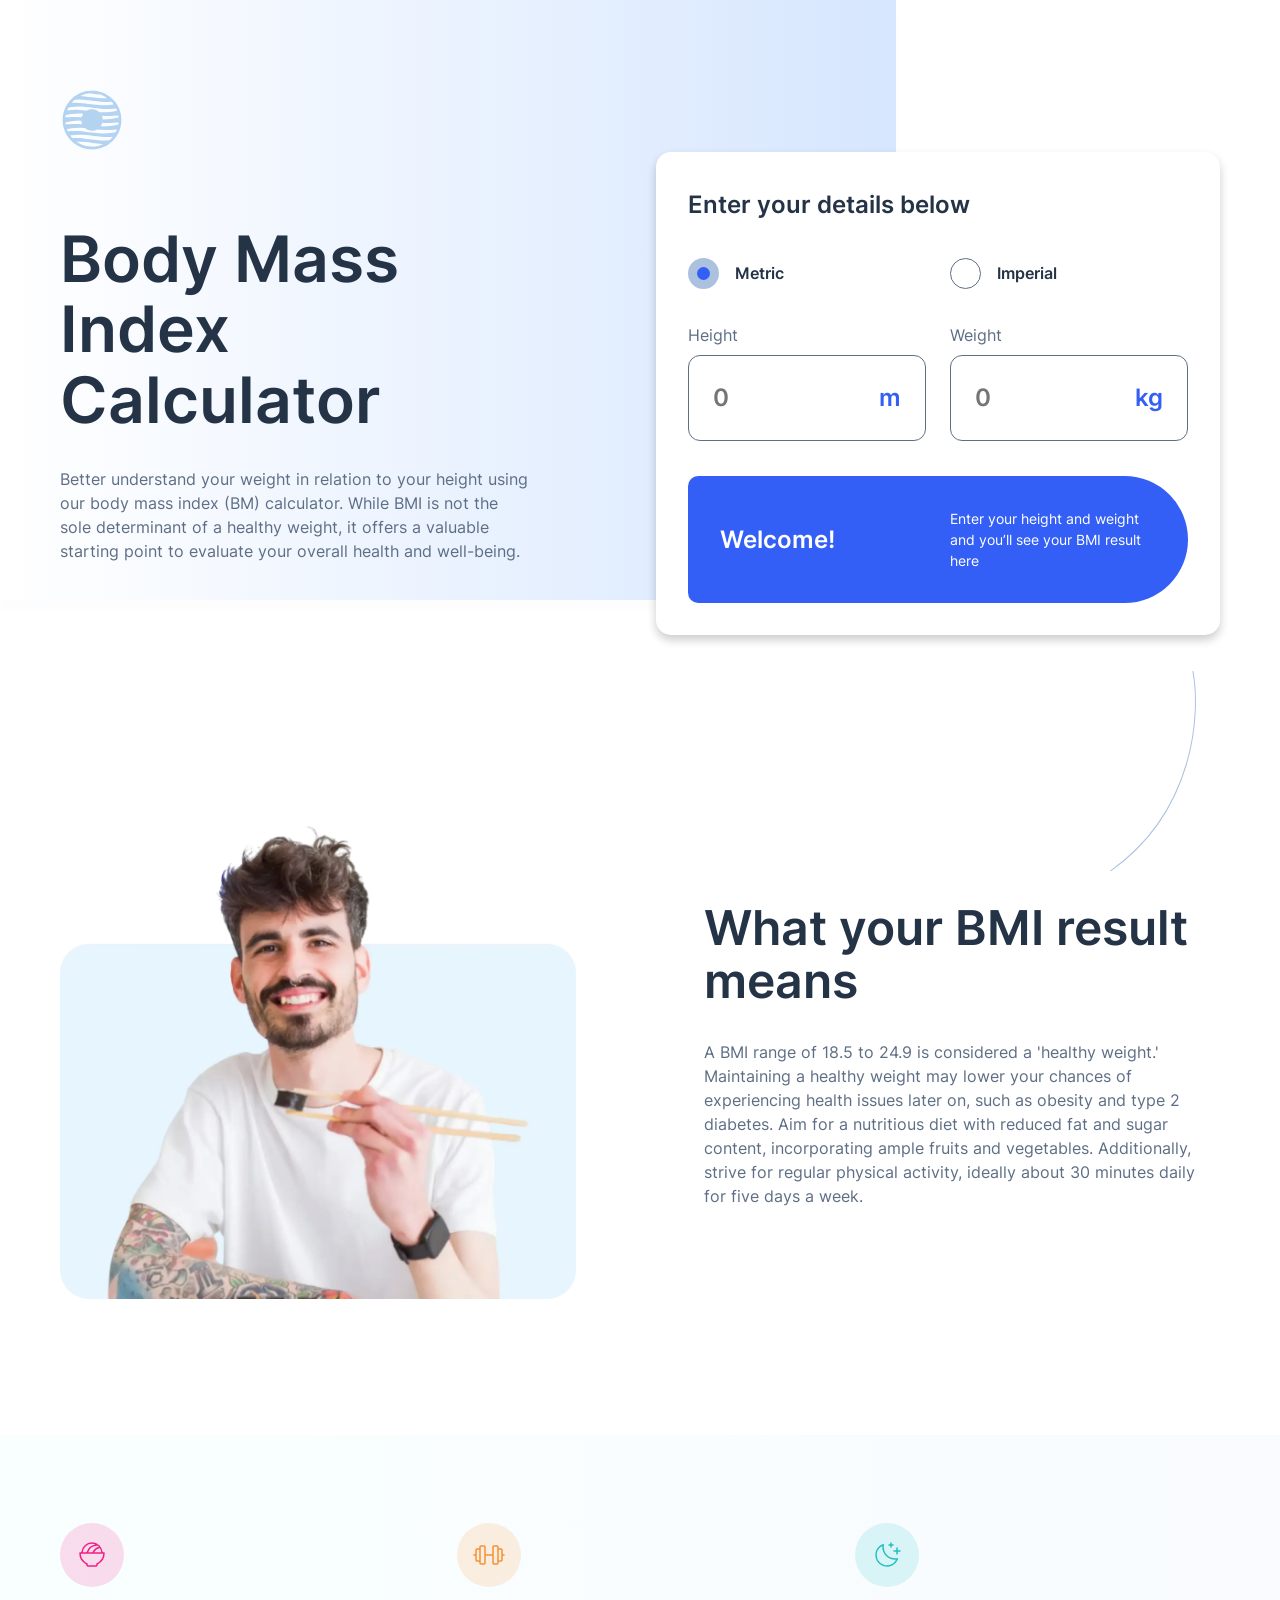
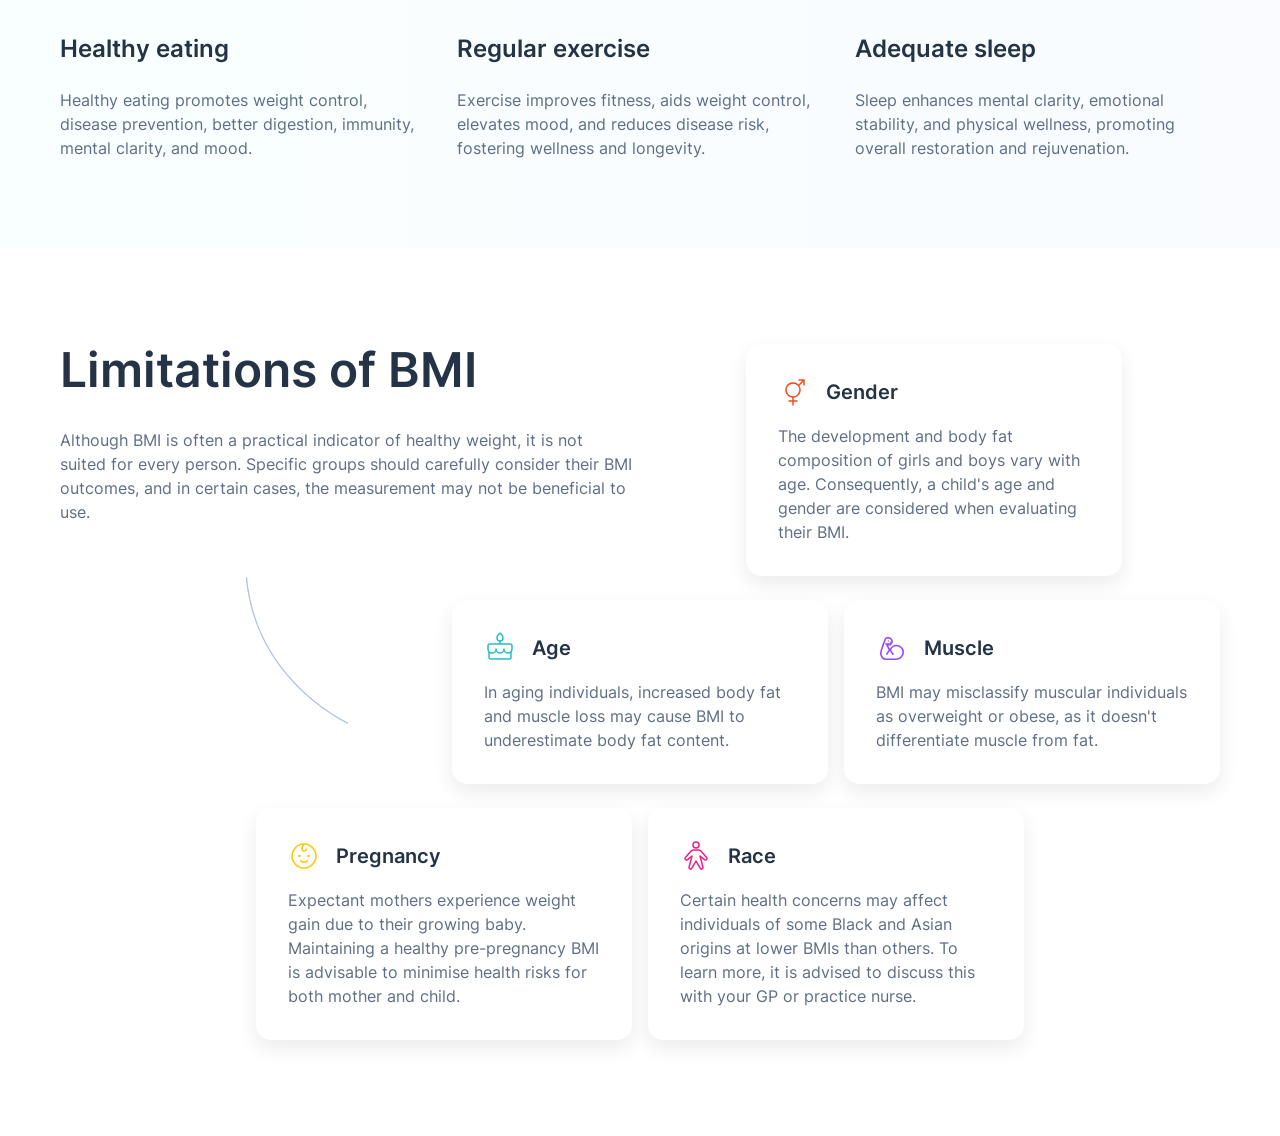
==== commit 7297036b: "Add JS to compute BMI" ====
--- a/index.html
+++ b/index.html
@@ -62,14 +62,24 @@
               <div class="input-group content-flow">
                 <label for="inputHeightPrincipal">Height</label>
                 <div class="input-wrapper">
-                  <input id="inputHeightPrincipal" type="text" />
+                  <input
+                    id="inputHeightPrincipal"
+                    type="text"
+                    inputmode="decimal"
+                    placeholder="0"
+                  />
                   <span id="heightMainUnit">ft</span>
                 </div>
               </div>
 
               <div class="input-group input-group--secondary">
                 <div class="input-wrapper">
-                  <input id="inputHeightSecondary" type="text" />
+                  <input
+                    id="inputHeightSecondary"
+                    type="text"
+                    inputmode="decimal"
+                    placeholder="0"
+                  />
                   <span id="heightSecondaryUnit">in</span>
                 </div>
               </div>
@@ -77,14 +87,24 @@
               <div class="input-group content-flow">
                 <label for="inputWeightPrincipal">Weight</label>
                 <div class="input-wrapper">
-                  <input id="inputWeightPrincipal" type="text" />
+                  <input
+                    id="inputWeightPrincipal"
+                    type="text"
+                    inputmode="decimal"
+                    placeholder="0"
+                  />
                   <span id="weightMainUnit">st</span>
                 </div>
               </div>
 
               <div class="input-group input-group--secondary">
                 <div class="input-wrapper">
-                  <input id="inputWeightSecondary" type="text" />
+                  <input
+                    id="inputWeightSecondary"
+                    type="text"
+                    inputmode="decimal"
+                    placeholder="0"
+                  />
                   <span id="weightSecondaryUnit">lbs</span>
                 </div>
               </div>
